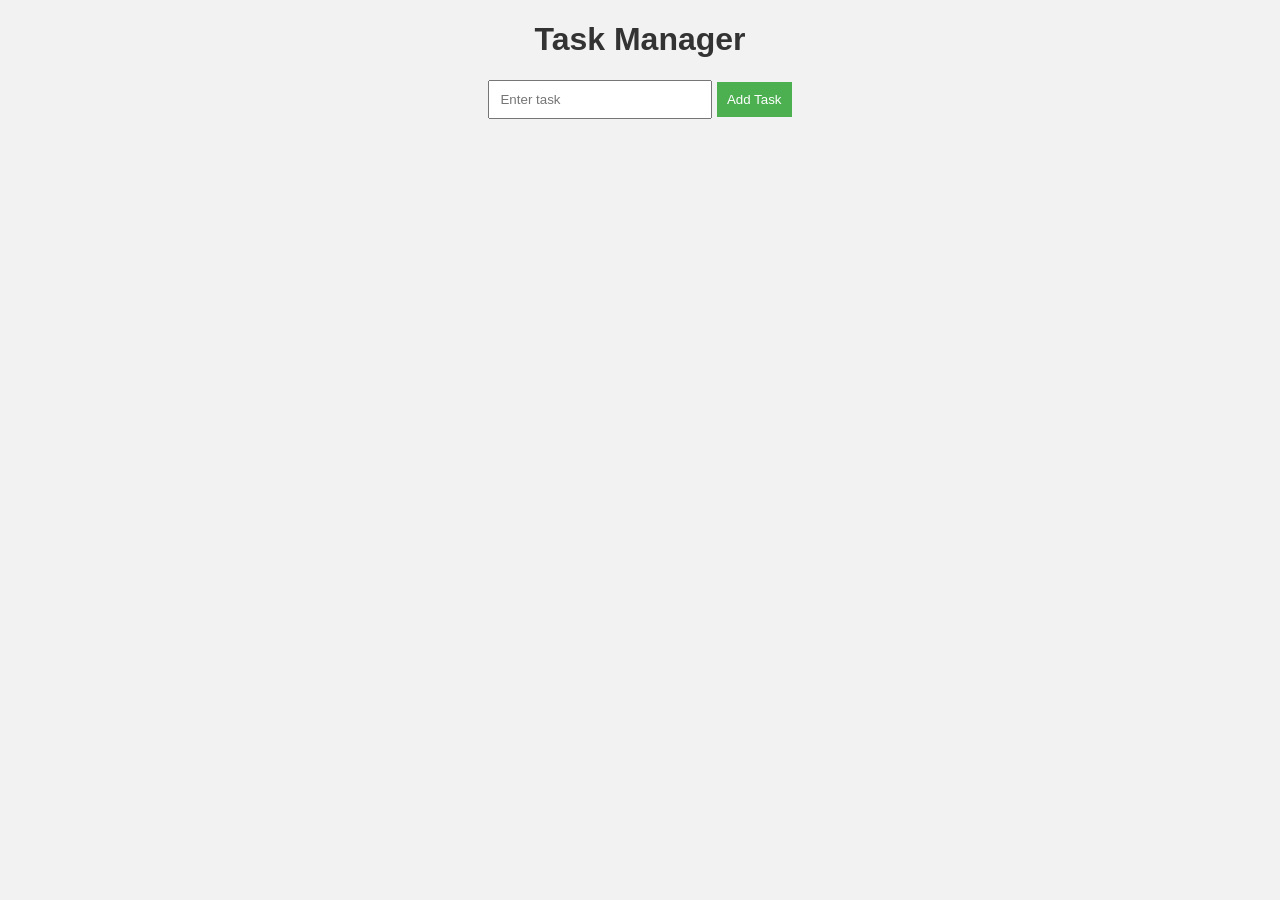
==== index.html @ 85508a1e "first project" ====
<!DOCTYPE html>
<html>
<head>
<title>Task Manager</title>
<link rel="stylesheet" href="style.css">
</head>

<body>

<h1>Task Manager</h1>

<input type="text" id="taskInput" placeholder="Enter task">
<button id="addBtn">Add Task</button>

<ul id="taskList"></ul>

<script src="script.js"></script>

</body>
</html>
---- style.css ----
body{
font-family: Arial;
background:#f2f2f2;
text-align:center;
}

h1{
color:#333;
}

input{
padding:10px;
width:200px;
}

button{
padding:10px;
background:#4CAF50;
color:white;
border:none;
cursor:pointer;
}

li{
list-style:none;
background:white;
margin:10px;
padding:10px;
border-radius:5px;
}
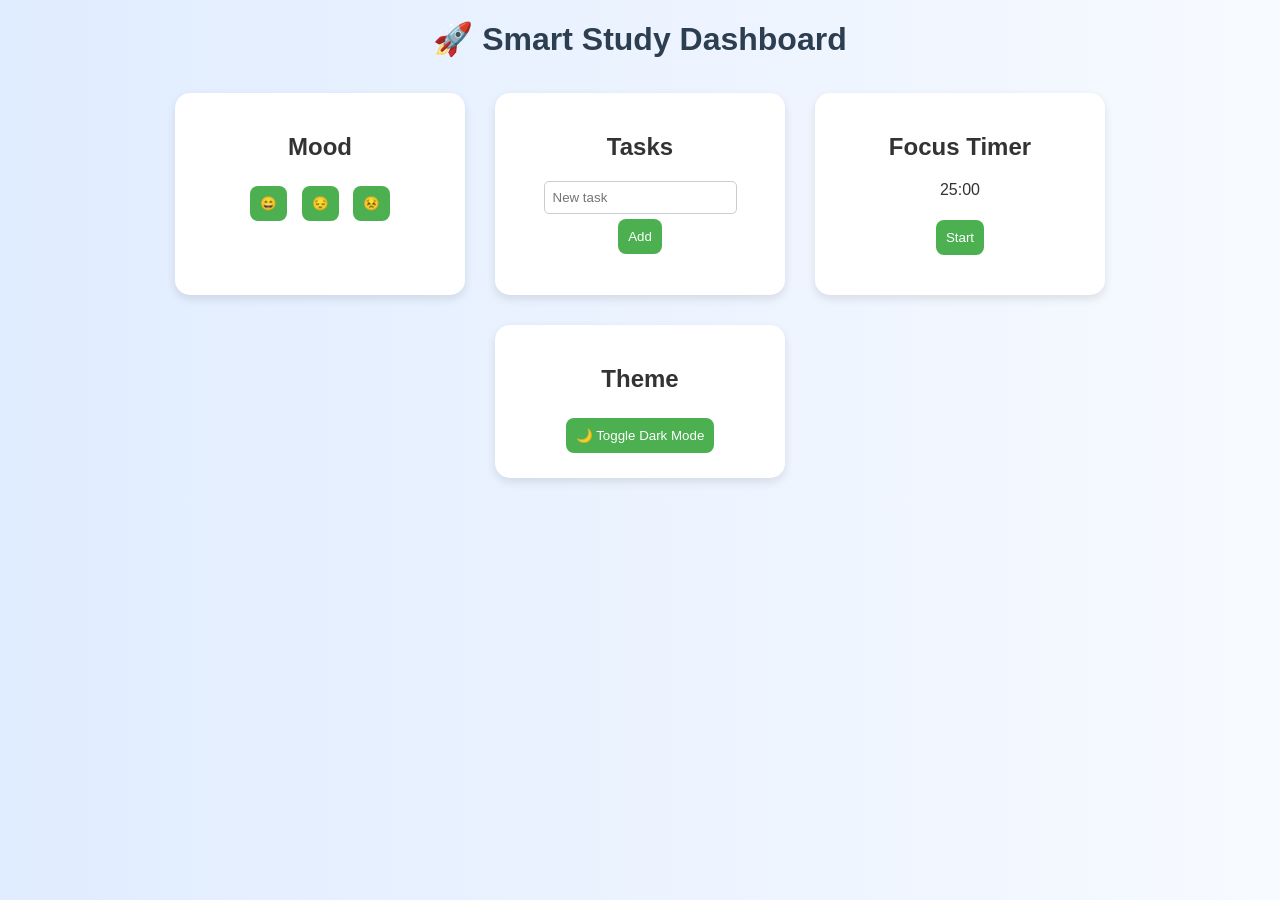
==== commit 1246b799: "Smart Study Tracker project" ====
--- a/index.html
+++ b/index.html
@@ -1,20 +1,47 @@
 <!DOCTYPE html>
 <html>
 <head>
-<title>Task Manager</title>
-<link rel="stylesheet" href="style.css">
+  <title>Smart Study Tracker</title>
+  <link rel="stylesheet" href="style.css">
 </head>
-
 <body>
 
-<h1>Task Manager</h1>
+<h1>🚀 Smart Study Dashboard</h1>
 
-<input type="text" id="taskInput" placeholder="Enter task">
-<button id="addBtn">Add Task</button>
+<div class="container">
 
-<ul id="taskList"></ul>
+  <!-- Mood -->
+  <div class="card">
+    <h2>Mood</h2>
+    <button onclick="setMood('happy')">😄</button>
+    <button onclick="setMood('sad')">😔</button>
+    <button onclick="setMood('stressed')">😣</button>
+    <p id="suggestion"></p>
+  </div>
+
+  <!-- Task -->
+  <div class="card">
+    <h2>Tasks</h2>
+    <input type="text" id="taskInput" placeholder="New task">
+    <button onclick="addTask()">Add</button>
+    <ul id="taskList"></ul>
+  </div>
+
+  <!-- Timer -->
+  <div class="card">
+    <h2>Focus Timer</h2>
+    <p id="timer">25:00</p>
+    <button onclick="startTimer()">Start</button>
+  </div>
+
+  <!-- Dark Mode -->
+  <div class="card">
+    <h2>Theme</h2>
+    <button onclick="toggleDarkMode()">🌙 Toggle Dark Mode</button>
+  </div>
+
+</div>
 
 <script src="script.js"></script>
-
 </body>
 </html>
--- a/style.css
+++ b/style.css
@@ -1,30 +1,60 @@
-body{
-font-family: Arial;
-background:#f2f2f2;
-text-align:center;
+body {
+  font-family: Arial;
+  background: linear-gradient(to right, #e0ecff, #f7faff);
+  color: #333;
+  text-align: center;
 }
 
-h1{
-color:#333;
+h1 {
+  margin: 20px;
+  color: #2c3e50;
 }
 
-input{
-padding:10px;
-width:200px;
+.container {
+  display: flex;
+  flex-wrap: wrap;
+  justify-content: center;
 }
 
-button{
-padding:10px;
-background:#4CAF50;
-color:white;
-border:none;
-cursor:pointer;
+.card {
+  background: white;
+  padding: 20px;
+  margin: 15px;
+  width: 250px;
+  border-radius: 15px;
+  box-shadow: 0 4px 10px rgba(0,0,0,0.1);
 }
 
-li{
-list-style:none;
-background:white;
-margin:10px;
-padding:10px;
-border-radius:5px;
+button {
+  margin: 5px;
+  padding: 10px;
+  border: none;
+  background: #4CAF50;
+  color: white;
+  border-radius: 8px;
+  cursor: pointer;
+}
+
+button:hover {
+  background: #43a047;
+}
+
+input {
+  padding: 8px;
+  width: 70%;
+  border-radius: 5px;
+  border: 1px solid #ccc;
+}
+
+/* Task list style */
+ul {
+  list-style: none;
+  padding: 0;
+}
+
+li {
+  background: #f1f1f1;
+  margin: 5px;
+  padding: 8px;
+  border-radius: 5px;
 }
